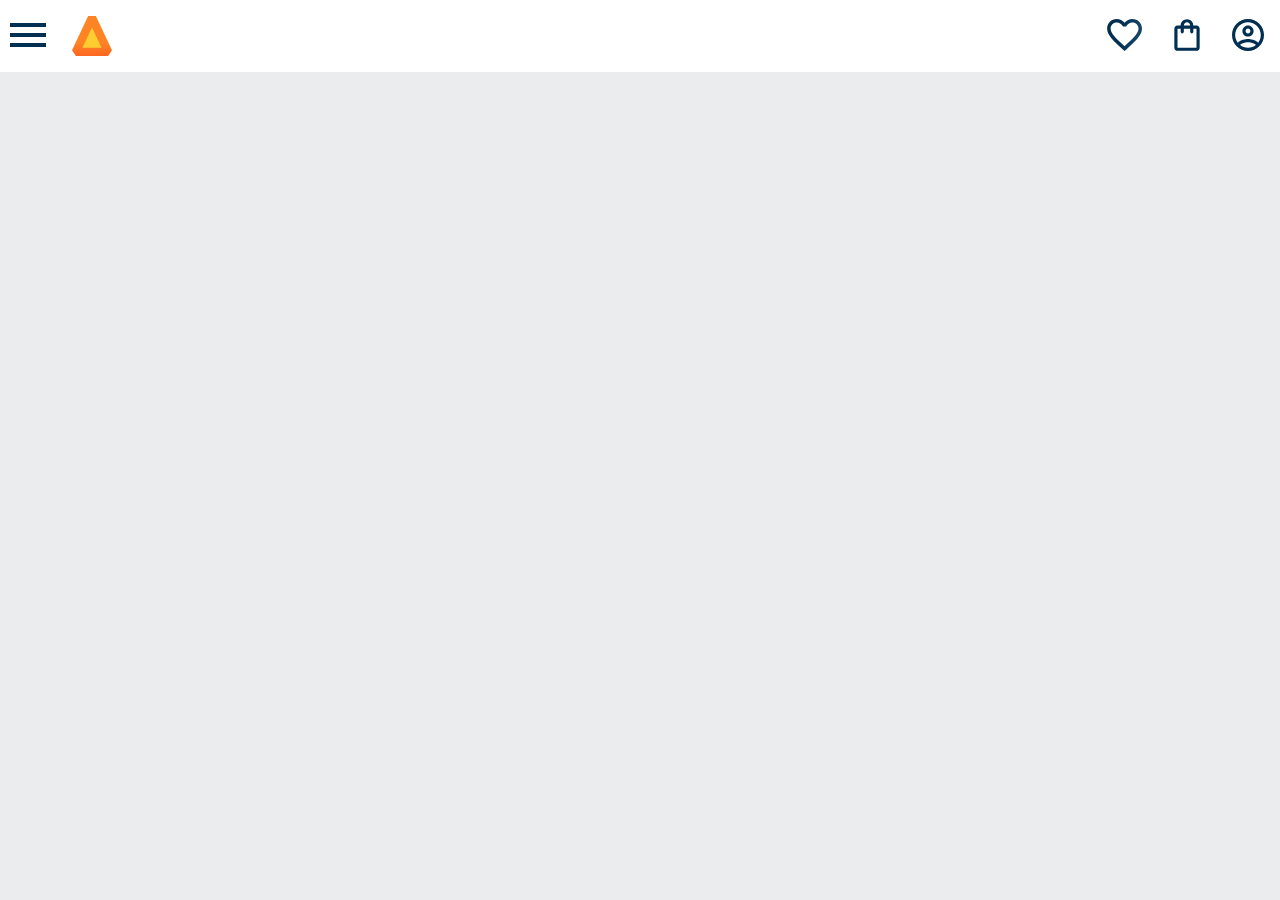
==== alura-2trimestre/index.html @ 132ef95f "Add files via upload" ====
<!DOCTYPE html>
<html>

<head>
  <meta charset="UTF-8" />
  <meta name="viewport" content="width=device-width, initial-scale=1.0" />
  <title>AluraBooks</title>
  <link rel="stylesheet" href="reset.css" />
  <link rel="preconnect" href="https://fonts.googleapis.com" />
  <link rel="preconnect" href="https://fonts.gstatic.com" crossorigin />
  <link href="https://fonts.googleapis.com/css?family=Poppins:wght@300;400;500;700&display=swap" rel="stylesheet" />
  <link rel="stylesheet" href="styles.css" />
</head>

<body>
  <header class="cabeçalho">
    <div class="container">
      <input type="checkbox" id="menu" class="container__botao" />
      <label for="menu">
        <span class="cabeçalho__menu-hamburguer container__imagem"></span>
      </label>
      <ul class="lista-menu">
        <li class="lista-menu__titulo">Categorias</li>
        <li class="lista-menu__item">
          <a href="#" class="lista-menu__link">Programação</a>
        </li>
        <li class="lista-menu__item">
          <a href="#" class="lista-menu__link">Front-end</a>
        </li>
        <li class="lista-menu__item">
          <a href="#" class="lista-menu__link">Infraestrutura</a>
        </li>
        <li class="lista-menu__item">
          <a href="#" class="lista-menu__link">Business</a>
        </li>
        <li class="lista-menu__item">
          <a href="#" class="lista-menu__link">Design & UX</a>
        </li>
      </ul>
      <img src="img/Logo.svg" alt="Logo da Alurabooks" class="container__imagem">
    </div>
    <div class="container">
      <a href="#"><img src="img/Favoritos.svg" alt="Meus favoritos" class="container__imagem"></a>
      <a href="#"><img src="img/Compras.svg" alt="Carrinhos de compras" class="container__imagem"></a>
      <a href="#"><img src="img/Usuario.svg" alt="Meu perfil" class="container__imagem"></a>
    </div>
  </header>
</body>

</html>
---- alura-2trimestre/styles.css ----
@import url("styles/header.css");

:root {
    --cor-de-fundo: #EBECEE;
    --branco: #FFFFFF;
    --laranja: #EB9B00;
    --azul-degrade: linear-gradient(97.54deg, #002F52 35.49%, #326589 165.37%);
    --fonte-principal: "Poppins";
}

body {
    background-color: var(--cor-de-fundo);
    font-family: var(--fonte-principal);
    font-size: 16px;
    font-weight: 400;
}
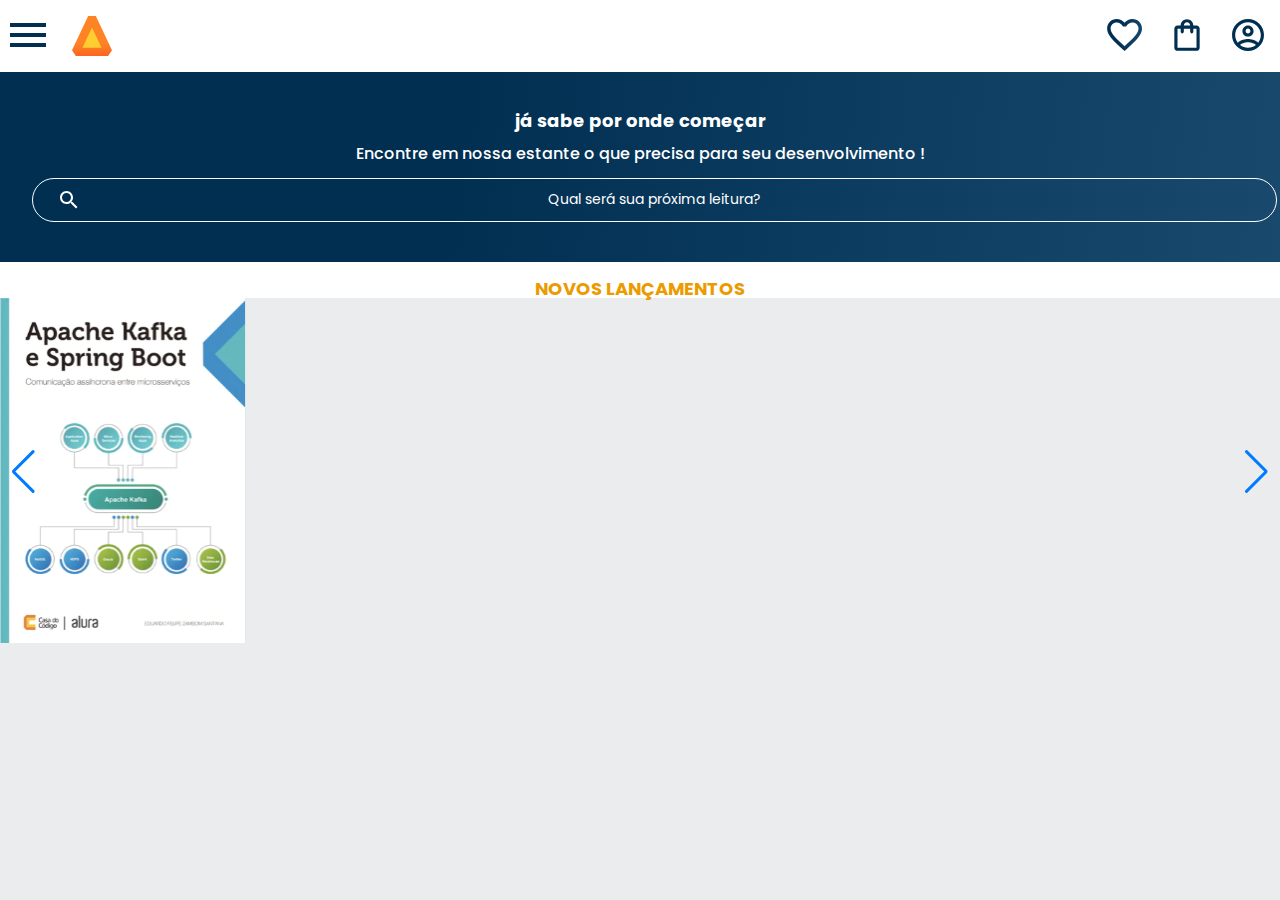
==== commit 2d7394fb: "Add files via upload" ====
--- a/alura-2trimestre/index.html
+++ b/alura-2trimestre/index.html
@@ -10,6 +10,7 @@
   <link rel="preconnect" href="https://fonts.gstatic.com" crossorigin />
   <link href="https://fonts.googleapis.com/css?family=Poppins:wght@300;400;500;700&display=swap" rel="stylesheet" />
   <link rel="stylesheet" href="styles.css" />
+  <link rel="stylesheet" href="https://cdn.jsdelivr.net/npm/swiper@11/swiper-bundle.min.css" />
 </head>
 
 <body>
@@ -45,6 +46,38 @@
       <a href="#"><img src="img/Usuario.svg" alt="Meu perfil" class="container__imagem"></a>
     </div>
   </header>
+  <section class="banner">
+    <h2 class="banner__titulo">já sabe por onde começar</h2>
+    <p class="banner__texto">Encontre em nossa estante o que precisa para seu desenvolvimento !</p>
+    <input type="text" class="banner__pesquisa" placeholder="Qual será sua próxima leitura?">
+  </section>
+  <section class="carrossel">
+    <h2 class="carrossel__titulo">novos lançamentos</h2>
+    <!-- Slider main container -->
+<div class="swiper">
+  <!-- Additional required wrapper -->
+  <div class="swiper-wrapper">
+    <!-- Slides -->
+    <div class="swiper-slide"><img src="img/ApacheKafka.svg" alt="Livro sobre apache kafka e spring boot da alura books "></div>
+    <div class="swiper-slide"><img src="img/Liderança.svg" alt="livro sobre liderança em design da alurabooks"></div>
+    <div class="swiper-slide"><img src="img/Javascript.svg" alt="Livro sobre javascript assertivo da alurabooks "></div>
+    <div class="swiper-slide"> <img src="Guia Front-end.svg" alt=""></div>
+    ...
+  </div>
+  <!-- If we need pagination -->
+  <div class="swiper-pagination"></div>
+
+  <!-- If we need navigation buttons -->
+  <div class="swiper-button-prev"></div>
+  <div class="swiper-button-next"></div>
+
+  <!-- If we need scrollbar -->
+  <div class="swiper-scrollbar"></div>
+</div>
+
+  </section>
+
+  <script src="https://cdn.jsdelivr.net/npm/swiper@11/swiper-bundle.min.js"></script>
 </body>
 
 </html>--- a/alura-2trimestre/styles.css
+++ b/alura-2trimestre/styles.css
@@ -1,4 +1,6 @@
 @import url("styles/header.css");
+@import url("styles/banner.css");
+@import url("styles/carrossel.css");
 
 :root {
     --cor-de-fundo: #EBECEE;
@@ -12,5 +14,5 @@
     background-color: var(--cor-de-fundo);
     font-family: var(--fonte-principal);
     font-size: 16px;
-    font-weight: 400;
+    font-weight: 500;
 }
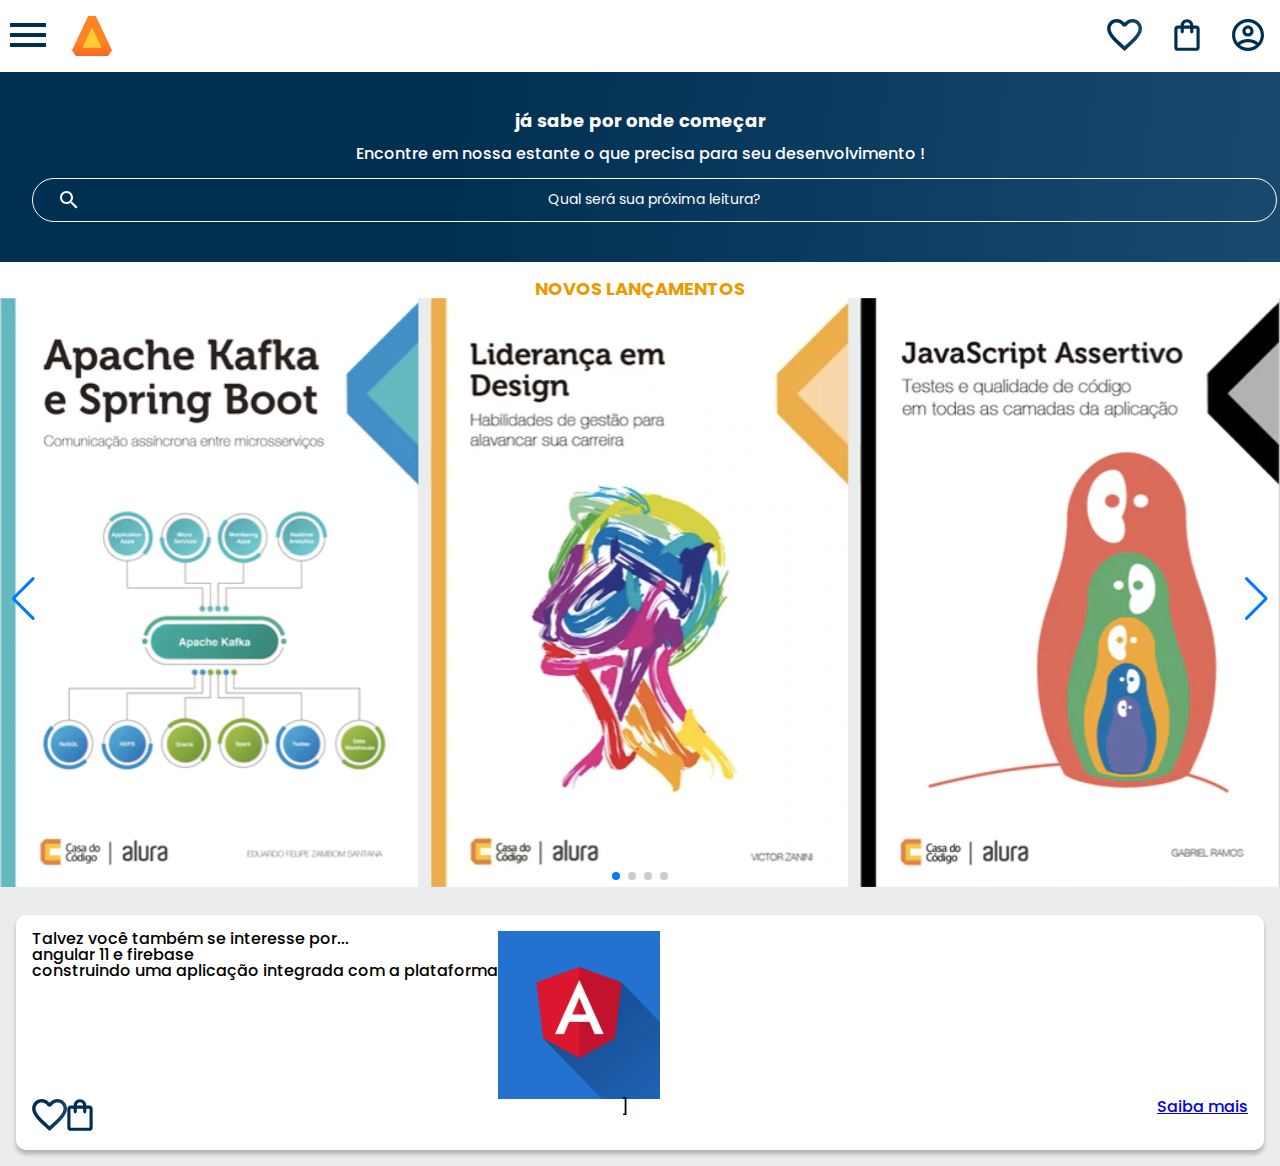
==== commit da816d5e: "Add files via upload" ====
--- a/alura-2trimestre/index.html
+++ b/alura-2trimestre/index.html
@@ -61,8 +61,9 @@
     <div class="swiper-slide"><img src="img/ApacheKafka.svg" alt="Livro sobre apache kafka e spring boot da alura books "></div>
     <div class="swiper-slide"><img src="img/Liderança.svg" alt="livro sobre liderança em design da alurabooks"></div>
     <div class="swiper-slide"><img src="img/Javascript.svg" alt="Livro sobre javascript assertivo da alurabooks "></div>
-    <div class="swiper-slide"> <img src="Guia Front-end.svg" alt=""></div>
-    ...
+    <div class="swiper-slide"> <img src="img/Guia Front-end.svg" alt=""></div>
+     <div class="swiper-slide"><img src="img/Portugol.svg" alt="livro sobre portugol"></div>
+     <div class="swiper-slide"><img src="img/Acessibilidade.svg" alt="livro sobre acessibilidade "></div>
   </div>
   <!-- If we need pagination -->
   <div class="swiper-pagination"></div>
@@ -70,14 +71,44 @@
   <!-- If we need navigation buttons -->
   <div class="swiper-button-prev"></div>
   <div class="swiper-button-next"></div>
-
-  <!-- If we need scrollbar -->
-  <div class="swiper-scrollbar"></div>
 </div>
 
+ <div class="card">
+  <!-- 1° linha -->
+  <div class="card__descrição">
+    <!-- 1°coluna -->
+     <div class="descrição">
+     <h3 class="descrição__titulo"> Talvez você também se interesse por...</h3>
+     <h2 class="descrição__titulo-livro">angular 11 e firebase</h2>
+     <p class="descrição__texto">construindo uma aplicação integrada com a plataforma </p>  
+            </div>
+    <!-- 2°coluna -->             
+    <img src="img/Angular.svg" class="descrição__imagem ">
+</div>
+
+<!-- 2°linha -->
+<div class="card__botões">
+  <ul class="botões">
+    <li class="botões__item"><img src="img/Favoritos.svg" alt="favoritar livro "></li>
+    <li class="botões__item"> <img src="img/Compras.svg" alt="Adicionar no carrinho de compras "></li>
+  </ul>]
+  <!-- 2° coluna -->
+  <a href="#" class="botões__ancora ">Saiba mais  </a>
+</div>
+    </div> 
   </section>
 
   <script src="https://cdn.jsdelivr.net/npm/swiper@11/swiper-bundle.min.js"></script>
+  <script>
+    const swiper = new Swiper('.swiper', {
+  spaceBetween: 10,
+  slidesPerView: 3,
+  pagination: {
+    el: '.swiper-pagination',
+    type: 'bullets', 
+  },
+});
+  </script>
 </body>
 
 </html>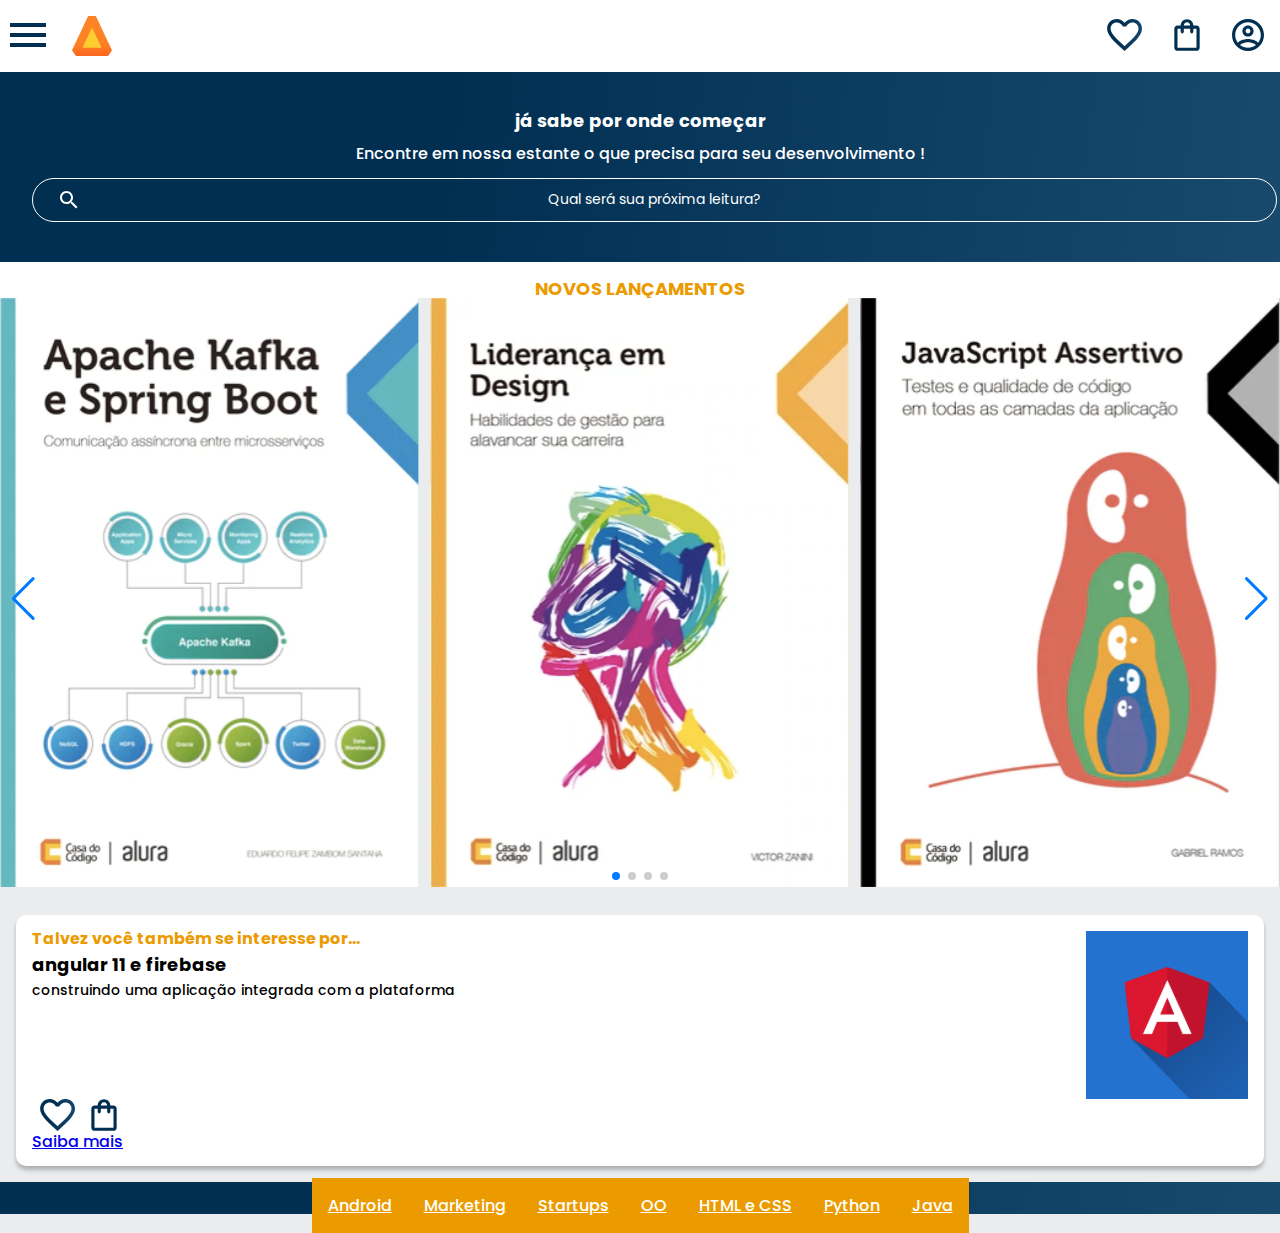
==== commit bdfbb7e0: "Add files via upload" ====
--- a/alura-2trimestre/index.html
+++ b/alura-2trimestre/index.html
@@ -56,6 +56,9 @@
     <!-- Slider main container -->
 <div class="swiper">
   <!-- Additional required wrapper -->
+     <!-- If we need pagination -->
+  <div class="swiper-pagination"></div>
+  
   <div class="swiper-wrapper">
     <!-- Slides -->
     <div class="swiper-slide"><img src="img/ApacheKafka.svg" alt="Livro sobre apache kafka e spring boot da alura books "></div>
@@ -65,14 +68,11 @@
      <div class="swiper-slide"><img src="img/Portugol.svg" alt="livro sobre portugol"></div>
      <div class="swiper-slide"><img src="img/Acessibilidade.svg" alt="livro sobre acessibilidade "></div>
   </div>
-  <!-- If we need pagination -->
-  <div class="swiper-pagination"></div>
 
   <!-- If we need navigation buttons -->
   <div class="swiper-button-prev"></div>
   <div class="swiper-button-next"></div>
 </div>
-
  <div class="card">
   <!-- 1° linha -->
   <div class="card__descrição">
@@ -91,14 +91,43 @@
   <ul class="botões">
     <li class="botões__item"><img src="img/Favoritos.svg" alt="favoritar livro "></li>
     <li class="botões__item"> <img src="img/Compras.svg" alt="Adicionar no carrinho de compras "></li>
-  </ul>]
+  </ul>
   <!-- 2° coluna -->
-  <a href="#" class="botões__ancora ">Saiba mais  </a>
+<div class="botão__da__ancora">  
+  <a href="#" class="botões__ancora">Saiba mais</a>
+
 </div>
     </div> 
   </section>
 
-  <script src="https://cdn.jsdelivr.net/npm/swiper@11/swiper-bundle.min.js"></script>
+<section class="tópicos">
+  <h2 class="tópicos__titulok">TÓPICOS VISITADOS RECENTEMENTE</h2>
+  <ul class="tópicos__lista">
+    <li class="tópicos_item">
+      <a href="#" class="tópicos__link">Android</a>
+    </li>
+      <li class="tópicos_item">
+          <a href="#" class="tópicos__link">Marketing</a>
+    </li>
+      <li class="tópicos_item">
+          <a href="#" class="tópicos__link">Startups</a>
+    </li>
+      <li class="tópicos_item">
+          <a href="#" class="tópicos__link">OO</a>
+    </li>
+    <li class="tópicos_item">
+      <a href="#" class="tópicos__link">HTML e CSS </a>
+    </li>    
+    <li class="tópicos_item">
+      <a href="#" class="tópicos__link">Python<li class="tópicos_item"></a>
+        </li>  
+        <li class="tópicos_item">
+          <a href="#" class="tópicos__link">Java</a>
+    </li>
+  </ul>
+</section>
+
+  <script src="https://unpkg.com/swiper@8/swiper-bundle.min.js"></script>
   <script>
     const swiper = new Swiper('.swiper', {
   spaceBetween: 10,
--- a/alura-2trimestre/styles.css
+++ b/alura-2trimestre/styles.css
@@ -1,6 +1,7 @@
 @import url("styles/header.css");
 @import url("styles/banner.css");
 @import url("styles/carrossel.css");
+@import url("styles/topicos.css");
 
 :root {
     --cor-de-fundo: #EBECEE;
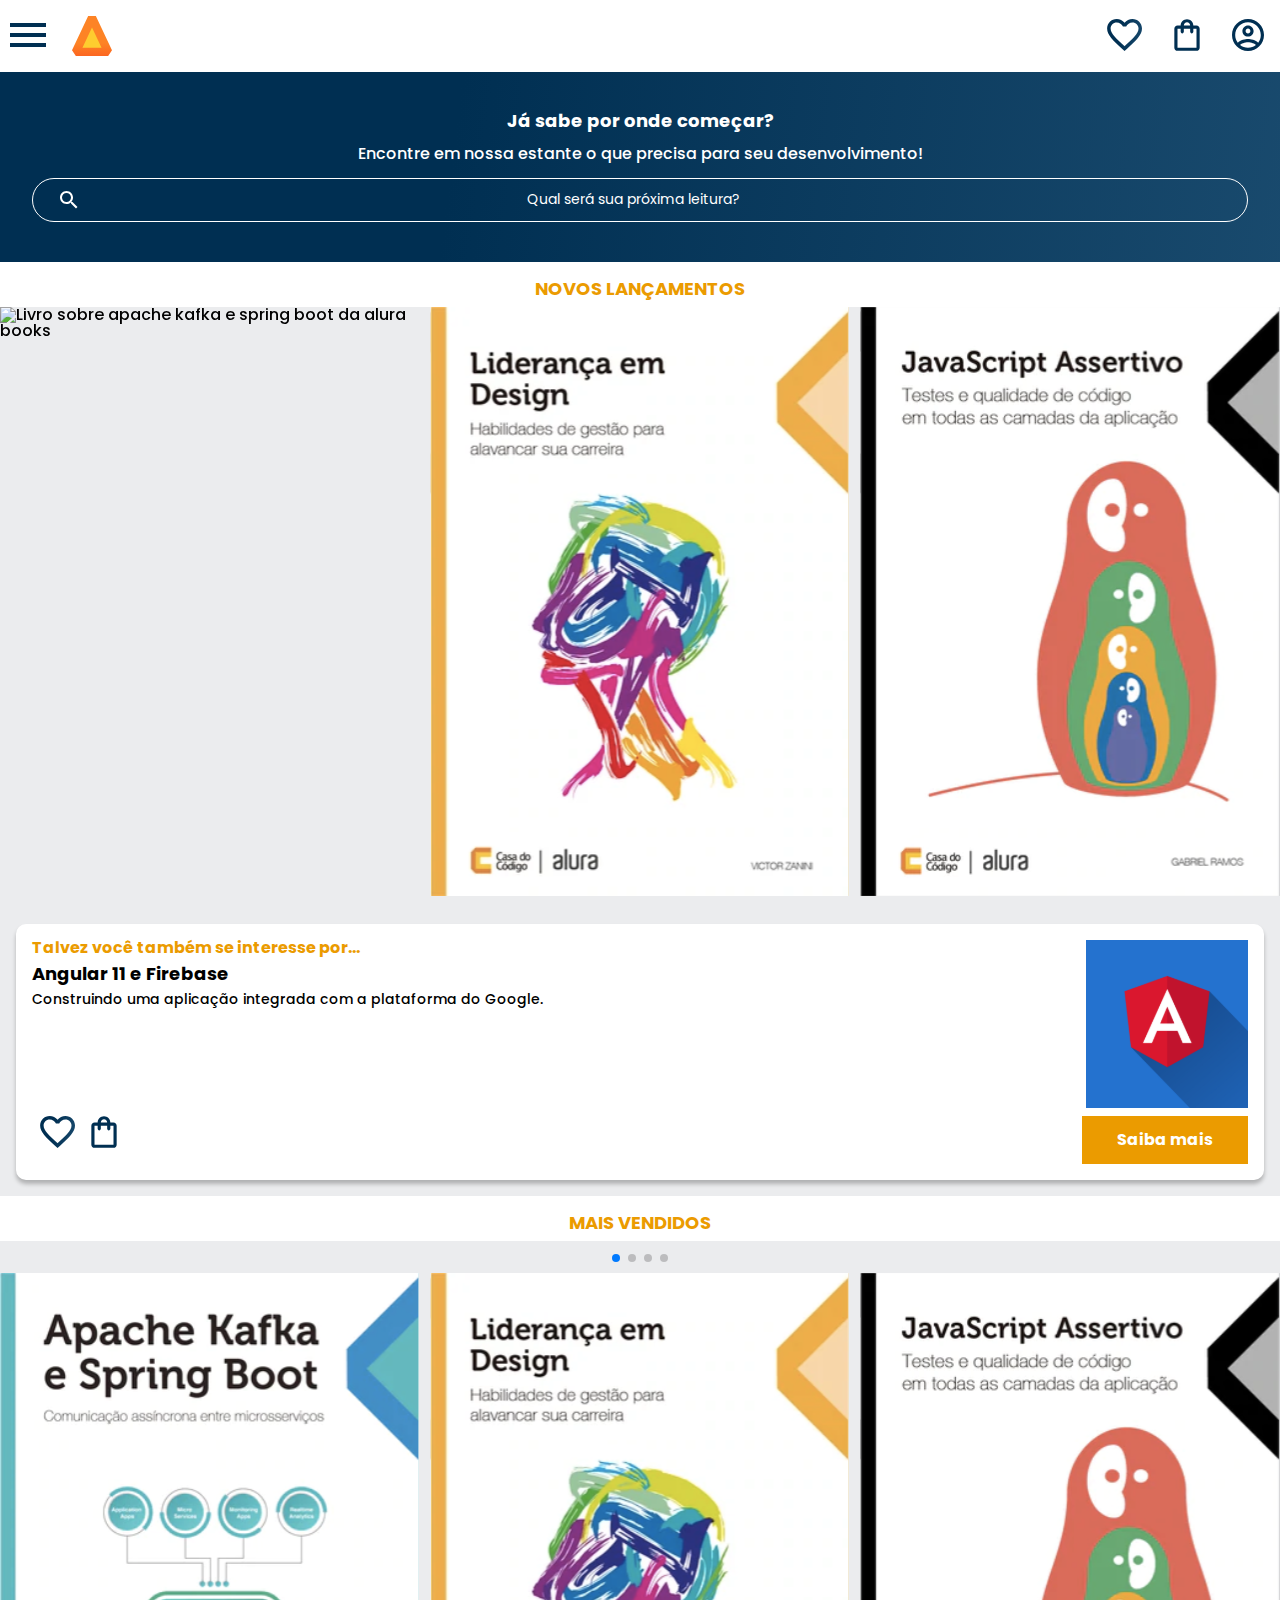
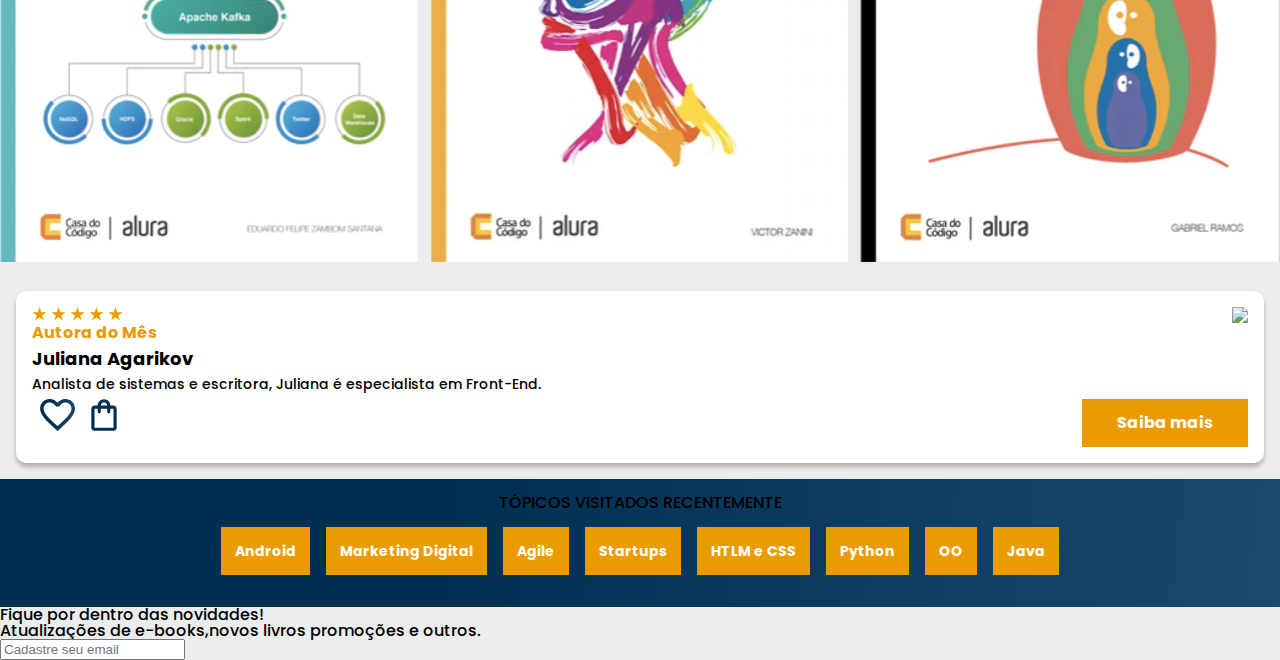
==== commit f41e071e: "Add files via upload" ====
--- a/alura-2trimestre/index.html
+++ b/alura-2trimestre/index.html
@@ -2,21 +2,21 @@
 <html>
 
 <head>
-  <meta charset="UTF-8" />
-  <meta name="viewport" content="width=device-width, initial-scale=1.0" />
+  <meta charset="UTF-8">
+  <meta name="viewport" content="width=device-width, initial-scale=1.0">
   <title>AluraBooks</title>
-  <link rel="stylesheet" href="reset.css" />
-  <link rel="preconnect" href="https://fonts.googleapis.com" />
-  <link rel="preconnect" href="https://fonts.gstatic.com" crossorigin />
-  <link href="https://fonts.googleapis.com/css?family=Poppins:wght@300;400;500;700&display=swap" rel="stylesheet" />
-  <link rel="stylesheet" href="styles.css" />
+  <link rel="stylesheet" href="reset.css">
+  <link rel="preconnect" href="https://fonts.googleapis.com">
+  <link rel="preconnect" href="https://fonts.gstatic.com" crossorigin>
+  <link href="https://fonts.googleapis.com/css2?family=Poppins:wght@300;400;500;700&display=swap" rel="stylesheet">
   <link rel="stylesheet" href="https://cdn.jsdelivr.net/npm/swiper@11/swiper-bundle.min.css" />
+  <link rel="stylesheet" href="styles.css">
 </head>
 
 <body>
   <header class="cabeçalho">
     <div class="container">
-      <input type="checkbox" id="menu" class="container__botao" />
+      <input type="checkbox" id="menu" class="container__botao">
       <label for="menu">
         <span class="cabeçalho__menu-hamburguer container__imagem"></span>
       </label>
@@ -46,97 +46,169 @@
       <a href="#"><img src="img/Usuario.svg" alt="Meu perfil" class="container__imagem"></a>
     </div>
   </header>
+
   <section class="banner">
-    <h2 class="banner__titulo">já sabe por onde começar</h2>
-    <p class="banner__texto">Encontre em nossa estante o que precisa para seu desenvolvimento !</p>
-    <input type="text" class="banner__pesquisa" placeholder="Qual será sua próxima leitura?">
+    <h2 class="banner__titulo">Já sabe por onde começar?</h2>
+    <p class="banner__texto">Encontre em nossa estante o que precisa para seu desenvolvimento!</p>
+    <input type="search" class="banner__pesquisa" placeholder="Qual será sua próxima leitura?">
   </section>
+
   <section class="carrossel">
-    <h2 class="carrossel__titulo">novos lançamentos</h2>
+    <h2 class="carrossel__titulo">Novos lançamentos</h2>
     <!-- Slider main container -->
-<div class="swiper">
-  <!-- Additional required wrapper -->
-     <!-- If we need pagination -->
-  <div class="swiper-pagination"></div>
-  
-  <div class="swiper-wrapper">
-    <!-- Slides -->
-    <div class="swiper-slide"><img src="img/ApacheKafka.svg" alt="Livro sobre apache kafka e spring boot da alura books "></div>
-    <div class="swiper-slide"><img src="img/Liderança.svg" alt="livro sobre liderança em design da alurabooks"></div>
-    <div class="swiper-slide"><img src="img/Javascript.svg" alt="Livro sobre javascript assertivo da alurabooks "></div>
-    <div class="swiper-slide"> <img src="img/Guia Front-end.svg" alt=""></div>
-     <div class="swiper-slide"><img src="img/Portugol.svg" alt="livro sobre portugol"></div>
-     <div class="swiper-slide"><img src="img/Acessibilidade.svg" alt="livro sobre acessibilidade "></div>
-  </div>
-
-  <!-- If we need navigation buttons -->
-  <div class="swiper-button-prev"></div>
-  <div class="swiper-button-next"></div>
-</div>
- <div class="card">
-  <!-- 1° linha -->
-  <div class="card__descrição">
-    <!-- 1°coluna -->
-     <div class="descrição">
-     <h3 class="descrição__titulo"> Talvez você também se interesse por...</h3>
-     <h2 class="descrição__titulo-livro">angular 11 e firebase</h2>
-     <p class="descrição__texto">construindo uma aplicação integrada com a plataforma </p>  
-            </div>
-    <!-- 2°coluna -->             
-    <img src="img/Angular.svg" class="descrição__imagem ">
-</div>
-
-<!-- 2°linha -->
-<div class="card__botões">
-  <ul class="botões">
-    <li class="botões__item"><img src="img/Favoritos.svg" alt="favoritar livro "></li>
-    <li class="botões__item"> <img src="img/Compras.svg" alt="Adicionar no carrinho de compras "></li>
-  </ul>
-  <!-- 2° coluna -->
-<div class="botão__da__ancora">  
-  <a href="#" class="botões__ancora">Saiba mais</a>
-
-</div>
-    </div> 
+    <div class="swiper">
+      <!-- Additional required wrapper -->
+      <div class="swiper-wrapper">
+        <!-- Slides -->
+        <div class="swiper-slide"><img src="img/Apachekafka.svg"
+            alt="Livro sobre apache kafka e spring boot da alura books"></div>
+        <div class="swiper-slide"><img src="img/Liderança.svg"
+            alt="Livro sobre liderança em design design da alura books"></div>
+        <div class="swiper-slide"><img src="img/Javascript.svg" alt="Livro sobre javascript assertivo da alura books">
+        </div>
+        <div class="swiper-slide">
+          <img src="img/Guia Front-end.svg" alt="Livro Guia front end" />
+        </div>
+        <div class="swiper-slide">
+          <img src="img/Portugol.svg" alt="Livro sobre portugol" />
+        </div>
+        <div class="swiper-slide">
+          <img src="img/Acessibilidade.svg" alt="Livro sobre acessibilidade" />
+        </div>
+      </div>
+
+      <!-- If we need navigation buttons -->
+      <div class="swiper-button-prev"></div>
+      <div class="swiper-button-next"></div>
+
+    </div>
+
+    <div class="card">
+      <div class="card__descrição">
+        <div class="descrição">
+          <h3 class="descrição__titulo">Talvez você também se interesse por...</h3>
+          <h2 class="descrição__titulo-livro">Angular 11 e Firebase</h2>
+          <p class="descrição__texto">
+            Construindo uma aplicação integrada com a plataforma do Google.
+          </p>
+        </div>
+        <img src="img/Angular.svg" class="descrição__imagem" />
+      </div>
+      <div class="card__botões">
+        <ul class="botões">
+          <li class="botões__item">
+            <img src="img/Favoritos.svg" alt="Favoritar livro" />
+          </li>
+          <li class="botões__item">
+            <img src="img/Compras.svg" alt="Adicionar no carrinho de compras" />
+          </li>
+        </ul>
+        <a href="#" class="botões__ancora">Saiba mais</a>
+      </div>
+    </div>
+
   </section>
 
-<section class="tópicos">
-  <h2 class="tópicos__titulok">TÓPICOS VISITADOS RECENTEMENTE</h2>
+  <section class=”carrossel”>
+    <h2 class="carrossel__titulo">Mais vendidos</h2>
+    <div class="swiper">
+      <!-- Additional required wrapper -->
+      <!-- If we need pagination -->
+      <div class="swiper-pagination"></div>
+
+      <div class="swiper-wrapper">
+        <!-- Slides -->
+        <div class="swiper-slide"><img src="img/ApacheKafka.svg"
+            alt="Livro sobre apache kafka e spring boot da alura books"></div>
+        <div class="swiper-slide"><img src="img/Liderança.svg" alt="Livro sobre liderança em design da alura books">
+        </div>
+        <div class="swiper-slide"><img src="img/Javascript.svg" alt="Livro sobre javascript assertivo da alurabooks">
+        </div>
+        <div class="swiper-slide"><img src="img/Guia Front-end.svg" alt="Livro Guia front end"></div>
+        <div class="swiper-slide"><img src="img/Portugol.svg" alt="Livro sobre portugol"></div>
+        <div class="swiper-slide"><img src="img/Acessibilidade.svg" alt="livro sobre acessibilidade"></div>
+      </div>
+
+      <!-- If we need navigation buttons -->
+      <div class="swiper-button-prev"></div>
+      <div class="swiper-button-next"></div>
+    </div>
+
+    <div class="card">
+      <!-- 1º linha -->
+      <div class="card__descrição">
+        <!-- 1º coluna -->
+        <div class="descrição">
+          <img src="img/Estrelinhas.svg" alt="Avaliação 5 estrelas">
+          <h3 class="descrição__titulo">Autora do Mês</h3>
+          <h2 class="descrição__titulo-livro">Juliana Agarikov</h2>
+          <p class="descrição__texto">Analista de sistemas e escritora, Juliana é especialista em Front-End.
+          </p>
+        </div>
+        <!-- 2º coluna -->
+        <img src="img/Escritora.svg" class="descrição__imagem">
+      </div>
+
+      <!-- 2º linha -->
+      <div class="card__botões">
+        <!-- 1º coluna -->
+        <ul class="botões">
+          <li class="botões__item"><img src="img/Favoritos.svg" alt="Favoritar livro"></li>
+          <li class="botões__item"><img src="img/Compras.svg" alt="Adicionar no carrinho de compras"></li>
+        </ul>
+        <!-- 2º coluna -->
+        <a href="#" class="botões__ancora">Saiba mais</a>
+      </div>
+    </div>
+
+ <section class="tópicos">
+  <h2 class="tópicos__titulo">TÓPICOS VISITADOS RECENTEMENTE</h2>
   <ul class="tópicos__lista">
-    <li class="tópicos_item">
+    <li class="tópicos__item">
       <a href="#" class="tópicos__link">Android</a>
-    </li>
-      <li class="tópicos_item">
-          <a href="#" class="tópicos__link">Marketing</a>
-    </li>
-      <li class="tópicos_item">
+     </li>
+     <li class="tópicos__item">
+          <a href="#" class="tópicos__link">Marketing Digital</a>
+        </li>
+        <li class="tópicos__item">
+          <a href="#" class="tópicos__link">Agile</a>
+         </li>
+         <li class="tópicos__item">
           <a href="#" class="tópicos__link">Startups</a>
-    </li>
-      <li class="tópicos_item">
+         </li>
+         <li class="tópicos__item">
+          <a href="#" class="tópicos__link">HTLM e CSS</a>
+         </li>
+         <li class="tópicos__item">
+          <a href="#" class="tópicos__link">Python</a>
+         </li>
+         <li class="tópicos__item">
           <a href="#" class="tópicos__link">OO</a>
-    </li>
-    <li class="tópicos_item">
-      <a href="#" class="tópicos__link">HTML e CSS </a>
-    </li>    
-    <li class="tópicos_item">
-      <a href="#" class="tópicos__link">Python<li class="tópicos_item"></a>
-        </li>  
-        <li class="tópicos_item">
+         </li>
+         <li class="tópicos__item">
           <a href="#" class="tópicos__link">Java</a>
-    </li>
-  </ul>
+         </li>
+     </ul>
+ </section>
+
+  <section class="contato">
+    <h2 class="contato__titulo"> Fique por dentro das novidades!</h2>
+    <p class="contato__texto">Atualizações de e-books,novos livros promoções e outros.</p>
+    <input type="email" placeholder="Cadastre seu email" class="contato__email">
+  </section>
+
 </section>
 
-  <script src="https://unpkg.com/swiper@8/swiper-bundle.min.js"></script>
+  <script src="https://cdn.jsdelivr.net/npm/swiper@11/swiper-bundle.min.js"></script>
   <script>
-    const swiper = new Swiper('.swiper', {
-  spaceBetween: 10,
-  slidesPerView: 3,
-  pagination: {
-    el: '.swiper-pagination',
-    type: 'bullets', 
-  },
-});
+    const swiper = new Swiper(".swiper", {
+      spaceBetween: 10,
+      slidesPerView: 3,
+      pagination: {
+        el: ".swiper-pagination",
+        type: "bullets",
+      },
+    });
   </script>
 </body>
 
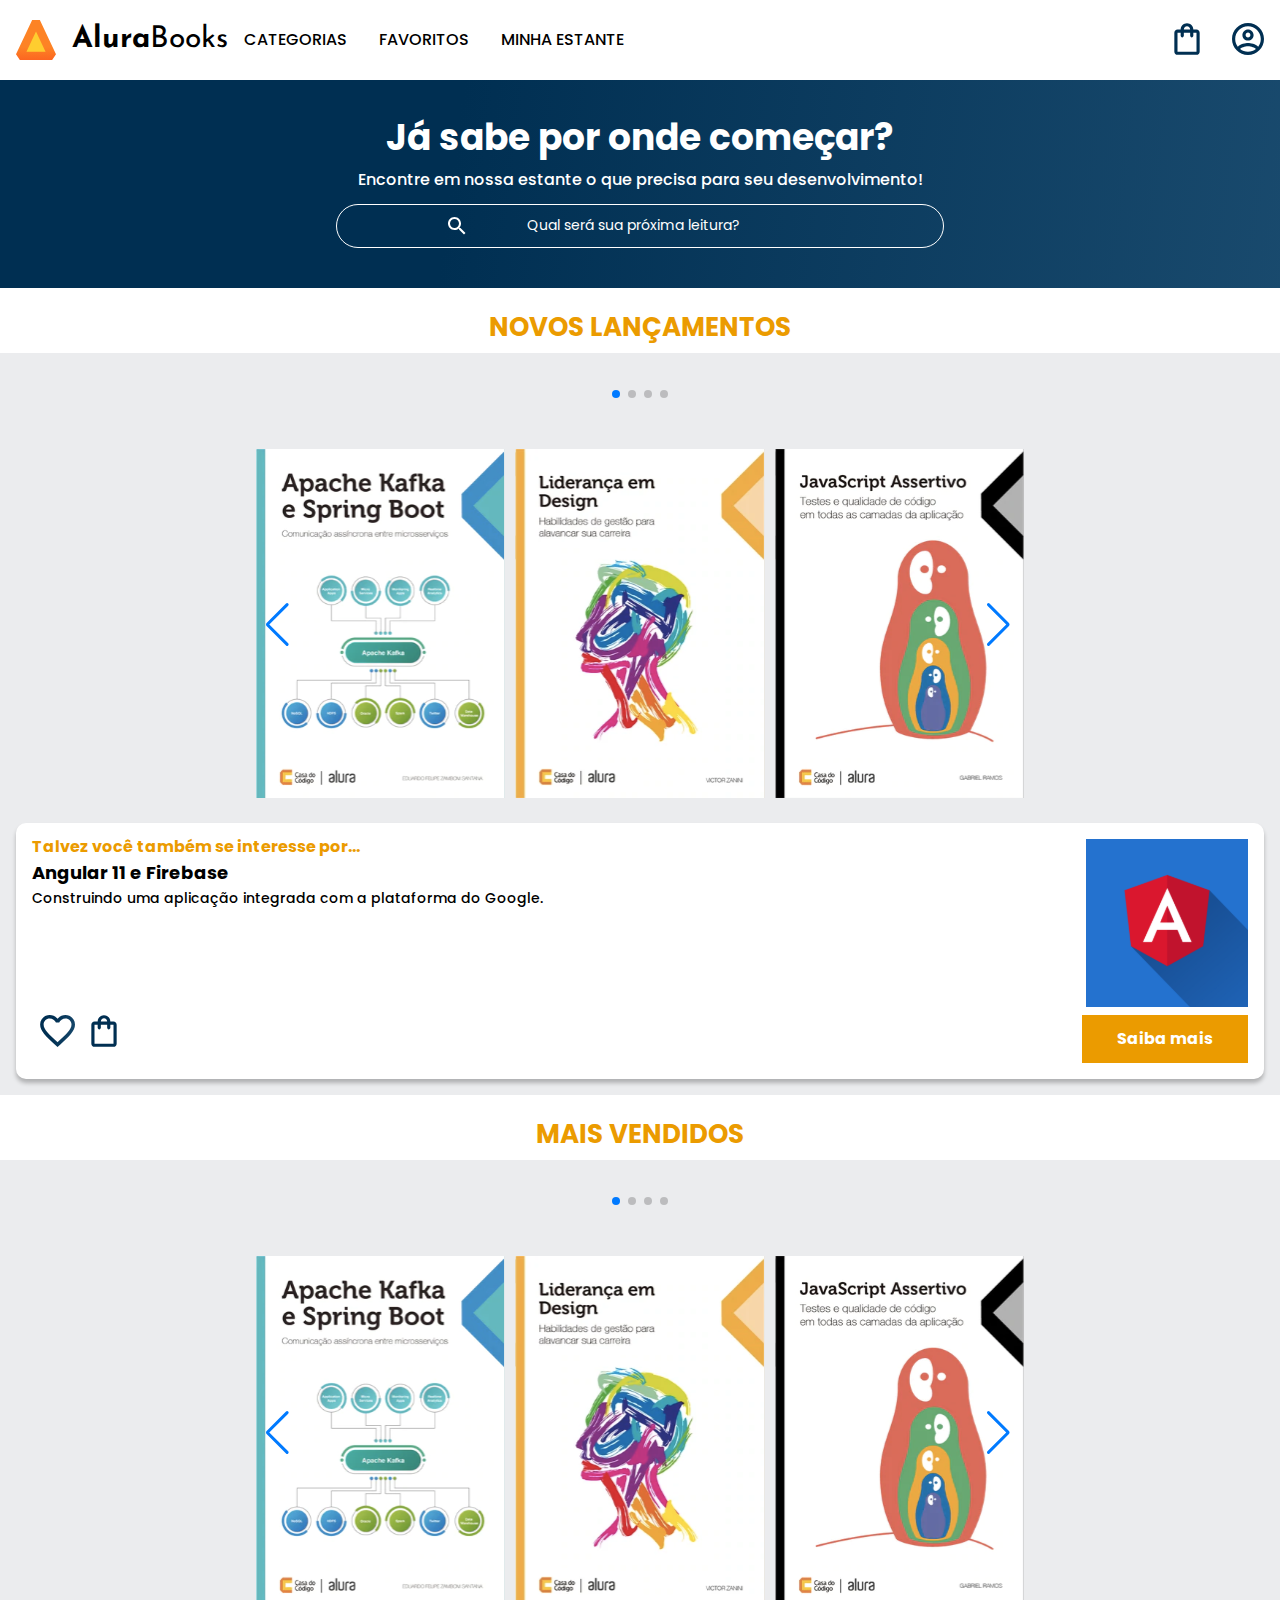
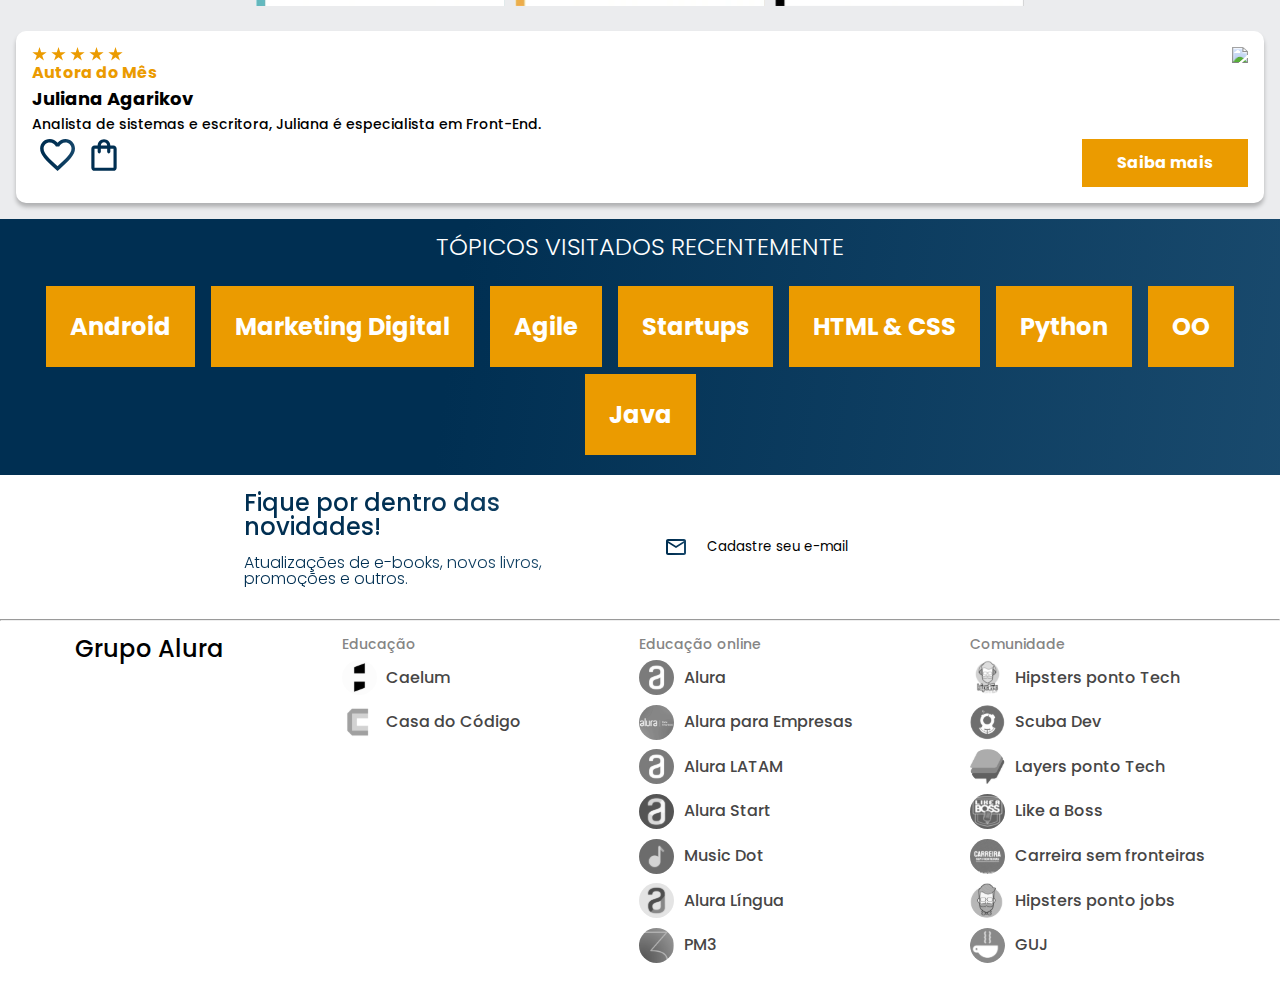
==== commit 8a59575b: "Add files via upload" ====
--- a/alura-2trimestre/index.html
+++ b/alura-2trimestre/index.html
@@ -9,6 +9,7 @@
   <link rel="preconnect" href="https://fonts.googleapis.com">
   <link rel="preconnect" href="https://fonts.gstatic.com" crossorigin>
   <link href="https://fonts.googleapis.com/css2?family=Poppins:wght@300;400;500;700&display=swap" rel="stylesheet">
+  <link href="https://fonts.googleapis.com/css?family=Josefin+Sans:wght@400;700&display=swap" rel="stylesheet">
   <link rel="stylesheet" href="https://cdn.jsdelivr.net/npm/swiper@11/swiper-bundle.min.css" />
   <link rel="stylesheet" href="styles.css">
 </head>
@@ -17,7 +18,7 @@
   <header class="cabeçalho">
     <div class="container">
       <input type="checkbox" id="menu" class="container__botao">
-      <label for="menu">
+      <label for="menu" class="container__rotulo">
         <span class="cabeçalho__menu-hamburguer container__imagem"></span>
       </label>
       <ul class="lista-menu">
@@ -39,11 +40,47 @@
         </li>
       </ul>
       <img src="img/Logo.svg" alt="Logo da Alurabooks" class="container__imagem">
+      <h1 class="container__titulo"><b class="container__titulo--negrito">Alura</b>Books</h1>
+
+      <ul class="opções">
+        <input type="checkbox" id="opções-menu" class="opções__botão" />
+        <label for="opções-menu" class="opções__rotulo">
+          <li class="opções__item">Categorias</li>
+        </label>
+
+        <ul class="lista-menu">
+          <li class="lista-menu__item">
+            <a href="#" class="lista-menu__link">Programação</a>
+          </li>
+          <li class="lista-menu__item">
+            <a href="#" class="lista-menu__link">Front-end</a>
+          </li>
+          <li class="lista-menu__item">
+            <a href="#" class="lista-menu__link">Infraestrutura</a>
+          </li>
+          <li class="lista-menu__item">
+            <a href="#" class="lista-menu__link">Business</a>
+          </li>
+          <li class="lista-menu__item">
+            <a href="#" class="lista-menu__link">Design & UX</a>
+          </li>
+        </ul>
+        <li class="opções__item"><a href="#" class="opções__link">Favoritos</a></li>
+        <li class="opções__item"><a href="#" class="opções__link">Minha estante</a></li>
+      </ul>
+
     </div>
     <div class="container">
-      <a href="#"><img src="img/Favoritos.svg" alt="Meus favoritos" class="container__imagem"></a>
-      <a href="#"><img src="img/Compras.svg" alt="Carrinhos de compras" class="container__imagem"></a>
-      <a href="#"><img src="img/Usuario.svg" alt="Meu perfil" class="container__imagem"></a>
+      <a href="#"><img src="img/Favoritos.svg" alt="Meus favoritos"
+          class="container__imagem container__imagem-transparente"></a>
+      <a href="#" class="container__link">
+        <img src="img/Compras.svg" alt="Carrinhos de compras" class="container__imagem">
+        <p class="container__texto">Minha sacola</p>
+      </a>
+      <a href="#" class="container__link">
+        <img src="img/Usuario.svg" alt="Meu perfil" class="container__imagem">
+        <p class="container__texto">Meu perfil</p>
+      </a>
     </div>
   </header>
 
@@ -55,55 +92,60 @@
 
   <section class="carrossel">
     <h2 class="carrossel__titulo">Novos lançamentos</h2>
-    <!-- Slider main container -->
-    <div class="swiper">
-      <!-- Additional required wrapper -->
-      <div class="swiper-wrapper">
-        <!-- Slides -->
-        <div class="swiper-slide"><img src="img/Apachekafka.svg"
-            alt="Livro sobre apache kafka e spring boot da alura books"></div>
-        <div class="swiper-slide"><img src="img/Liderança.svg"
-            alt="Livro sobre liderança em design design da alura books"></div>
-        <div class="swiper-slide"><img src="img/Javascript.svg" alt="Livro sobre javascript assertivo da alura books">
-        </div>
-        <div class="swiper-slide">
-          <img src="img/Guia Front-end.svg" alt="Livro Guia front end" />
-        </div>
-        <div class="swiper-slide">
-          <img src="img/Portugol.svg" alt="Livro sobre portugol" />
-        </div>
-        <div class="swiper-slide">
-          <img src="img/Acessibilidade.svg" alt="Livro sobre acessibilidade" />
-        </div>
+
+    <div class="carrossel__container">
+      <!-- Slider main container -->
+      <div class="swiper">
+
+        <div class="swiper-pagination"></div>
+        <!-- Additional required wrapper -->
+        <div class="swiper-wrapper">
+          <!-- Slides -->
+          <div class="swiper-slide"><img src="img/ApacheKafka.svg"
+              alt="Livro sobre apache kafka e spring boot da alura books"></div>
+          <div class="swiper-slide"><img src="img/Liderança.svg"
+              alt="Livro sobre liderança em design design da alura books"></div>
+          <div class="swiper-slide"><img src="img/Javascript.svg" alt="Livro sobre javascript assertivo da alura books">
+          </div>
+          <div class="swiper-slide">
+            <img src="img/Guia Front-end.svg" alt="Livro Guia front end" />
+          </div>
+          <div class="swiper-slide">
+            <img src="img/Portugol.svg" alt="Livro sobre portugol" />
+          </div>
+          <div class="swiper-slide">
+            <img src="img/Acessibilidade.svg" alt="Livro sobre acessibilidade" />
+          </div>
+        </div>
+
+        <!-- If we need navigation buttons -->
+        <div class="swiper-button-prev"></div>
+        <div class="swiper-button-next"></div>
+
       </div>
 
-      <!-- If we need navigation buttons -->
-      <div class="swiper-button-prev"></div>
-      <div class="swiper-button-next"></div>
-
-    </div>
-
-    <div class="card">
-      <div class="card__descrição">
-        <div class="descrição">
-          <h3 class="descrição__titulo">Talvez você também se interesse por...</h3>
-          <h2 class="descrição__titulo-livro">Angular 11 e Firebase</h2>
-          <p class="descrição__texto">
-            Construindo uma aplicação integrada com a plataforma do Google.
-          </p>
-        </div>
-        <img src="img/Angular.svg" class="descrição__imagem" />
-      </div>
-      <div class="card__botões">
-        <ul class="botões">
-          <li class="botões__item">
-            <img src="img/Favoritos.svg" alt="Favoritar livro" />
-          </li>
-          <li class="botões__item">
-            <img src="img/Compras.svg" alt="Adicionar no carrinho de compras" />
-          </li>
-        </ul>
-        <a href="#" class="botões__ancora">Saiba mais</a>
+      <div class="card">
+        <div class="card__descrição">
+          <div class="descrição">
+            <h3 class="descrição__titulo">Talvez você também se interesse por...</h3>
+            <h2 class="descrição__titulo-livro">Angular 11 e Firebase</h2>
+            <p class="descrição__texto">
+              Construindo uma aplicação integrada com a plataforma do Google.
+            </p>
+          </div>
+          <img src="img/Angular.svg" class="descrição__imagem" />
+        </div>
+        <div class="card__botões">
+          <ul class="botões">
+            <li class="botões__item">
+              <img src="img/Favoritos.svg" alt="Favoritar livro" />
+            </li>
+            <li class="botões__item">
+              <img src="img/Compras.svg" alt="Adicionar no carrinho de compras" />
+            </li>
+          </ul>
+          <a href="#" class="botões__ancora">Saiba mais</a>
+        </div>
       </div>
     </div>
 
@@ -111,93 +153,181 @@
 
   <section class=”carrossel”>
     <h2 class="carrossel__titulo">Mais vendidos</h2>
-    <div class="swiper">
-      <!-- Additional required wrapper -->
-      <!-- If we need pagination -->
-      <div class="swiper-pagination"></div>
-
-      <div class="swiper-wrapper">
-        <!-- Slides -->
-        <div class="swiper-slide"><img src="img/ApacheKafka.svg"
-            alt="Livro sobre apache kafka e spring boot da alura books"></div>
-        <div class="swiper-slide"><img src="img/Liderança.svg" alt="Livro sobre liderança em design da alura books">
-        </div>
-        <div class="swiper-slide"><img src="img/Javascript.svg" alt="Livro sobre javascript assertivo da alurabooks">
-        </div>
-        <div class="swiper-slide"><img src="img/Guia Front-end.svg" alt="Livro Guia front end"></div>
-        <div class="swiper-slide"><img src="img/Portugol.svg" alt="Livro sobre portugol"></div>
-        <div class="swiper-slide"><img src="img/Acessibilidade.svg" alt="livro sobre acessibilidade"></div>
+
+    <div class="carrossel__container">
+      <div class="swiper">
+        <!-- Additional required wrapper -->
+        <!-- If we need pagination -->
+        <div class="swiper-pagination"></div>
+
+        <div class="swiper-wrapper">
+          <!-- Slides -->
+          <div class="swiper-slide"><img src="img/ApacheKafka.svg"
+              alt="Livro sobre apache kafka e spring boot da alura books"></div>
+          <div class="swiper-slide"><img src="img/Liderança.svg" alt="Livro sobre liderança em design da alura books">
+          </div>
+          <div class="swiper-slide"><img src="img/Javascript.svg" alt="Livro sobre javascript assertivo da alurabooks">
+          </div>
+          <div class="swiper-slide"><img src="img/Guia Front-end.svg" alt="Livro Guia front end"></div>
+          <div class="swiper-slide"><img src="img/Portugol.svg" alt="Livro sobre portugol"></div>
+          <div class="swiper-slide"><img src="img/Acessibilidade.svg" alt="livro sobre acessibilidade"></div>
+        </div>
+
+        <!-- If we need navigation buttons -->
+        <div class="swiper-button-prev"></div>
+        <div class="swiper-button-next"></div>
       </div>
 
-      <!-- If we need navigation buttons -->
-      <div class="swiper-button-prev"></div>
-      <div class="swiper-button-next"></div>
-    </div>
-
-    <div class="card">
-      <!-- 1º linha -->
-      <div class="card__descrição">
-        <!-- 1º coluna -->
-        <div class="descrição">
-          <img src="img/Estrelinhas.svg" alt="Avaliação 5 estrelas">
-          <h3 class="descrição__titulo">Autora do Mês</h3>
-          <h2 class="descrição__titulo-livro">Juliana Agarikov</h2>
-          <p class="descrição__texto">Analista de sistemas e escritora, Juliana é especialista em Front-End.
-          </p>
-        </div>
-        <!-- 2º coluna -->
-        <img src="img/Escritora.svg" class="descrição__imagem">
+      <div class="card">
+        <!-- 1º linha -->
+        <div class="card__descrição">
+          <!-- 1º coluna -->
+          <div class="descrição">
+            <img src="img/Estrelinhas.svg" alt="Avaliação 5 estrelas">
+            <h3 class="descrição__titulo">Autora do Mês</h3>
+            <h2 class="descrição__titulo-livro">Juliana Agarikov</h2>
+            <p class="descrição__texto">Analista de sistemas e escritora, Juliana é especialista em
+              Front-End.
+            </p>
+          </div>
+          <!-- 2º coluna -->
+          <img src="img/Escritora.svg" class="descrição__imagem">
+        </div>
+
+        <!-- 2º linha -->
+        <div class="card__botões">
+          <!-- 1º coluna -->
+          <ul class="botões">
+            <li class="botões__item"><img src="img/Favoritos.svg" alt="Favoritar livro"></li>
+            <li class="botões__item"><img src="img/Compras.svg" alt="Adicionar no carrinho de compras"></li>
+          </ul>
+          <!-- 2º coluna -->
+          <a href="#" class="botões__ancora">Saiba mais</a>
+        </div>
       </div>
-
-      <!-- 2º linha -->
-      <div class="card__botões">
-        <!-- 1º coluna -->
-        <ul class="botões">
-          <li class="botões__item"><img src="img/Favoritos.svg" alt="Favoritar livro"></li>
-          <li class="botões__item"><img src="img/Compras.svg" alt="Adicionar no carrinho de compras"></li>
-        </ul>
-        <!-- 2º coluna -->
-        <a href="#" class="botões__ancora">Saiba mais</a>
-      </div>
-    </div>
-
- <section class="tópicos">
-  <h2 class="tópicos__titulo">TÓPICOS VISITADOS RECENTEMENTE</h2>
-  <ul class="tópicos__lista">
-    <li class="tópicos__item">
-      <a href="#" class="tópicos__link">Android</a>
-     </li>
-     <li class="tópicos__item">
-          <a href="#" class="tópicos__link">Marketing Digital</a>
-        </li>
-        <li class="tópicos__item">
-          <a href="#" class="tópicos__link">Agile</a>
-         </li>
-         <li class="tópicos__item">
-          <a href="#" class="tópicos__link">Startups</a>
-         </li>
-         <li class="tópicos__item">
-          <a href="#" class="tópicos__link">HTLM e CSS</a>
-         </li>
-         <li class="tópicos__item">
-          <a href="#" class="tópicos__link">Python</a>
-         </li>
-         <li class="tópicos__item">
-          <a href="#" class="tópicos__link">OO</a>
-         </li>
-         <li class="tópicos__item">
-          <a href="#" class="tópicos__link">Java</a>
-         </li>
-     </ul>
- </section>
+    </div>
+
+
+  </section>
+
+  <section class="tópicos">
+    <h2 class="tópicos__titulo">TÓPICOS VISITADOS RECENTEMENTE</h2>
+    <ul class="tópicos__lista">
+      <li class="tópicos__item"><a href="#" class="tópicos__link">Android</a></li>
+      <li class="tópicos__item">
+        <a href="#" class="tópicos__link">Marketing Digital</a>
+      </li>
+      <li class="tópicos__item">
+        <a href="#" class="tópicos__link">Agile</a>
+      </li>
+      <li class="tópicos__item">
+        <a href="#" class="tópicos__link">Startups</a>
+      </li>
+      <li class="tópicos__item">
+        <a href="#" class="tópicos__link">HTML & CSS</a>
+      </li>
+      <li class="tópicos__item">
+        <a href="#" class="tópicos__link">Python</a>
+      </li>
+      <li class="tópicos__item">
+        <a href="#" class="tópicos__link">OO</a>
+      </li>
+      <li class="tópicos__item">
+        <a href="#" class="tópicos__link">Java</a>
+      </li>
+    </ul>
+  </section>
 
   <section class="contato">
-    <h2 class="contato__titulo"> Fique por dentro das novidades!</h2>
-    <p class="contato__texto">Atualizações de e-books,novos livros promoções e outros.</p>
-    <input type="email" placeholder="Cadastre seu email" class="contato__email">
-  </section>
-
-</section>
+    <div class="contato__descrição">
+      <h2 class="contato__titulo">Fique por dentro das novidades!</h2>
+      <p class="contato__texto">
+        Atualizações de e-books, novos livros, promoções e outros.
+      </p>
+    </div>
+    <input type="email" placeholder="        Cadastre seu e-mail" class="contato__email">
+  </section>
+
+  <hr />
+
+  <footer class="rodapé">
+    <h2 class="rodapé__titulo">Grupo Alura</h2>
+    <ul class="lista-rodapé">
+      <li class="lista-rodapé__titulo">Educação</li>
+      <li class="lista-rodapé__item">
+        <img src="img/Caelum.svg" alt="Logo da Caelum" />
+        <a href="#" class="lista-rodapé__link">Caelum</a>
+      </li>
+      <li class="lista-rodapé__item">
+        <img src="img/CasaDoCodigo.svg" alt="Logo da Casa do Código" />
+        <a href="#" class="lista-rodapé__link">Casa do Código</a>
+      </li>
+    </ul>
+
+    <ul class="lista-rodapé">
+      <li class="lista-rodapé__titulo">Educação online</li>
+      <li class="lista-rodapé__item">
+        <img src="img/Alura.svg" alt="Logo da Alura" />
+        <a href="#" class="lista-rodapé__link">Alura</a>
+      </li>
+      <li class="lista-rodapé__item">
+        <img src="img/AluraEmpresas.svg" alt="Logo da AluraParaEmpresas" />
+        <a href="#" class="lista-rodapé__link">Alura para Empresas</a>
+      </li>
+      <li class="lista-rodapé__item">
+        <img src="img/AluraLATAM.svg" alt="Logo da Alura Latam" />
+        <a href="#" class="lista-rodapé__link">Alura LATAM</a>
+      </li>
+      <li class="lista-rodapé__item">
+        <img src="img/AluraStart.svg" alt="Logo da Alura START" />
+        <a href="#" class="lista-rodapé__link">Alura Start</a>
+      </li>
+      <li class="lista-rodapé__item">
+        <img src="img/MusicDot.svg" alt="Logo da Music Dot" />
+        <a href="#" class="lista-rodapé__link">Music Dot</a>
+      </li>
+      <li class="lista-rodapé__item">
+        <img src="img/AluraLingua.svg" alt="Logo da Alura Lingua" />
+        <a href="#" class="lista-rodapé__link">Alura Língua</a>
+      </li>
+      <li class="lista-rodapé__item">
+        <img src="img/PM3.svg" alt="Logo da PM3" />
+        <a href="#" class="lista-rodapé__link">PM3</a>
+      </li>
+    </ul>
+
+    <ul class="lista-rodapé">
+      <li class="lista-rodapé__titulo">Comunidade</li>
+      <li class="lista-rodapé__item">
+        <img src="img/HipstersTech.svg" alt="Logo do Hipsters ponto Tech" />
+        <a href="#" class="lista-rodapé__link">Hipsters ponto Tech</a>
+      </li>
+      <li class="lista-rodapé__item">
+        <img src="img/ScubaDev.svg" alt="Logo do Scuba Dev" />
+        <a href="#" class="lista-rodapé__link">Scuba Dev</a>
+      </li>
+      <li class="lista-rodapé__item">
+        <img src="img/LayersTech.svg" alt="Logo do Layers ponto Tech" />
+        <a href="#" class="lista-rodapé__link">Layers ponto Tech</a>
+      </li>
+      <li class="lista-rodapé__item">
+        <img src="img/LikeABoss.svg" alt="Logo do Like a Boss" />
+        <a href="#" class="lista-rodapé__link">Like a Boss</a>
+      </li>
+      <li class="lista-rodapé__item">
+        <img src="img/CarreiraSemFronteira.svg" alt="Logo do Carreira sem fronteiras" />
+        <a href="#" class="lista-rodapé__link">Carreira sem fronteiras</a>
+      </li>
+      <li class="lista-rodapé__item">
+        <img src="img/HipstersJobs.svg" alt="Logo do Hipsters ponto jobs" />
+        <a href="#" class="lista-rodapé__link">Hipsters ponto jobs</a>
+      </li>
+      <li class="lista-rodapé__item">
+        <img src="img/GUJ.svg" alt="Logo do GUJ" />
+        <a href="#" class="lista-rodapé__link">GUJ</a>
+      </li>
+    </ul>
+  </footer>
 
   <script src="https://cdn.jsdelivr.net/npm/swiper@11/swiper-bundle.min.js"></script>
   <script>
@@ -205,8 +335,8 @@
       spaceBetween: 10,
       slidesPerView: 3,
       pagination: {
-        el: ".swiper-pagination",
-        type: "bullets",
+        el: '.swiper-pagination',
+        type: 'bullets',
       },
     });
   </script>
--- a/alura-2trimestre/styles.css
+++ b/alura-2trimestre/styles.css
@@ -2,6 +2,8 @@
 @import url("styles/banner.css");
 @import url("styles/carrossel.css");
 @import url("styles/topicos.css");
+@import url("styles/contato.css");
+@import url("styles/rodapé.css");
 
 :root {
     --cor-de-fundo: #EBECEE;
@@ -9,6 +11,10 @@
     --laranja: #EB9B00;
     --azul-degrade: linear-gradient(97.54deg, #002F52 35.49%, #326589 165.37%);
     --fonte-principal: "Poppins";
+    --fonte-secundario: "Josefin Sans";
+    --preto: #000000; 
+    --cinza: #474646;
+    --cinza-claro: #858585;
 }
 
 body {
